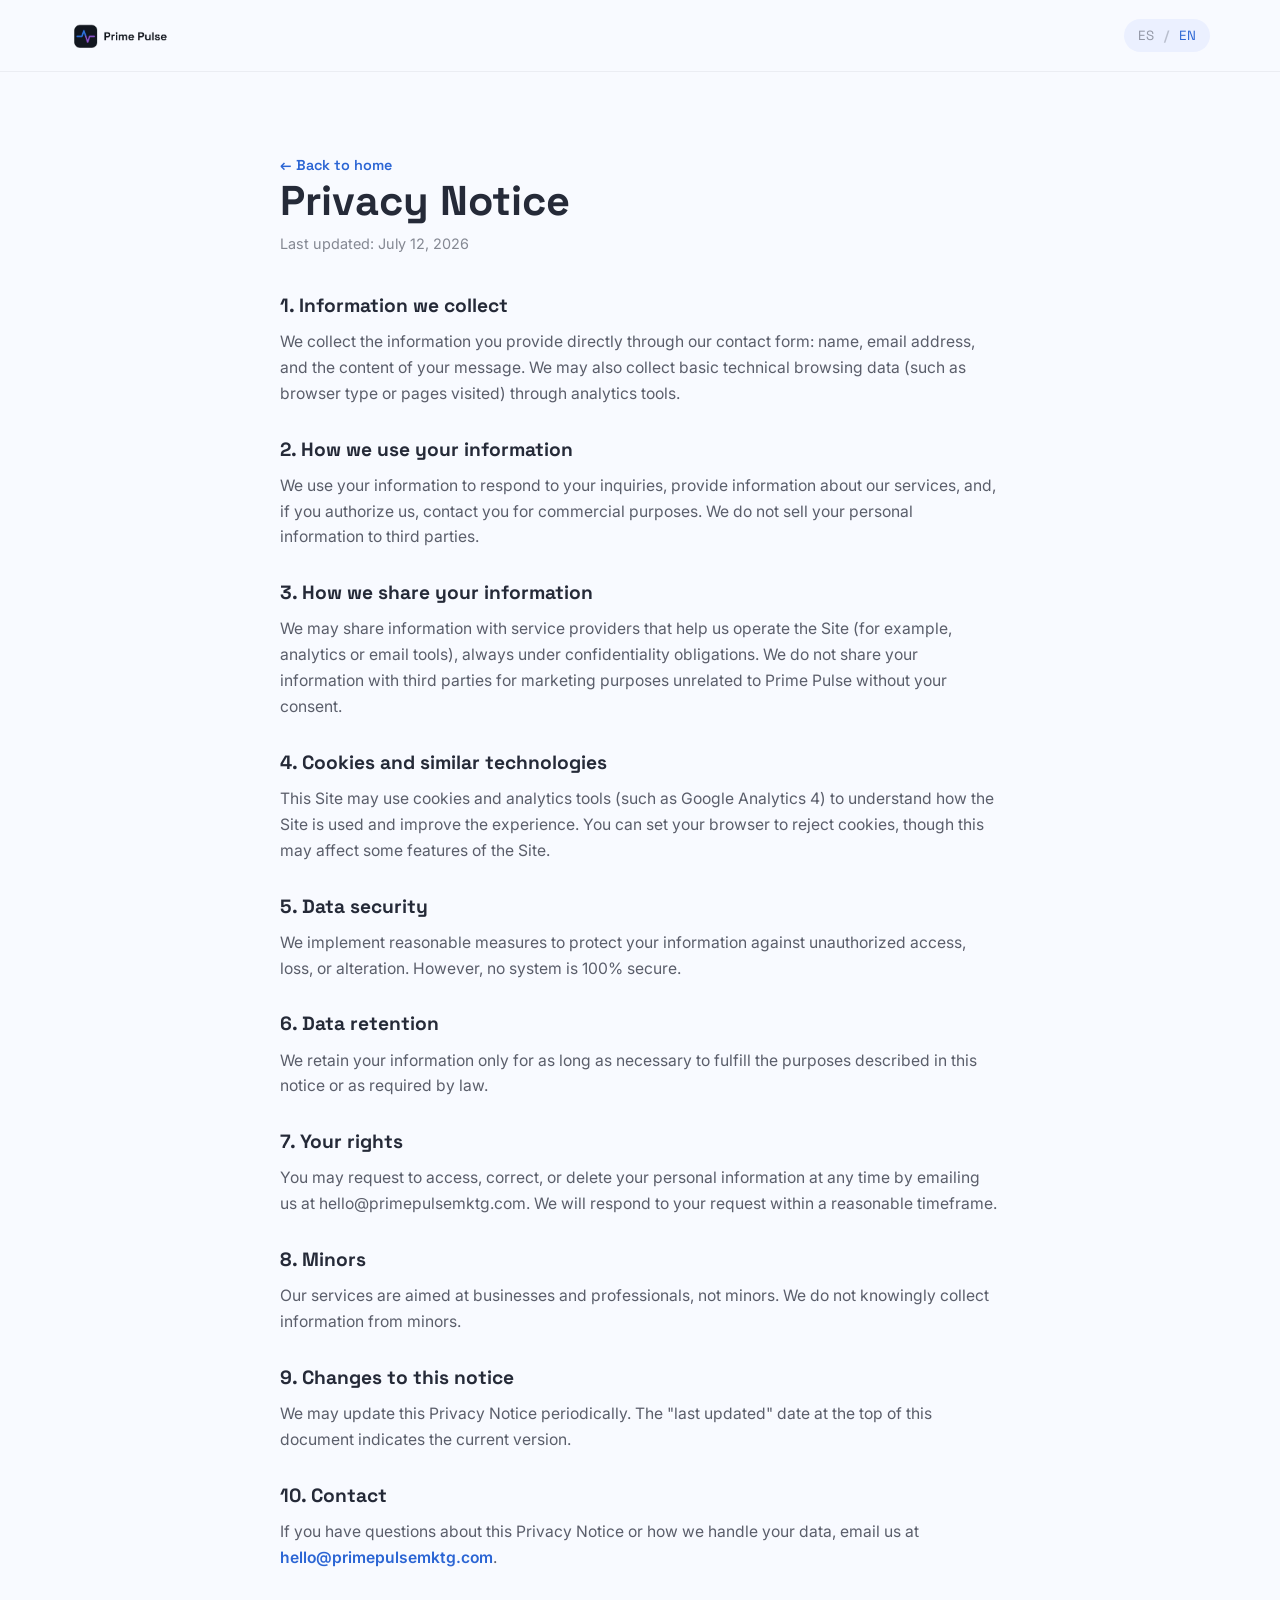
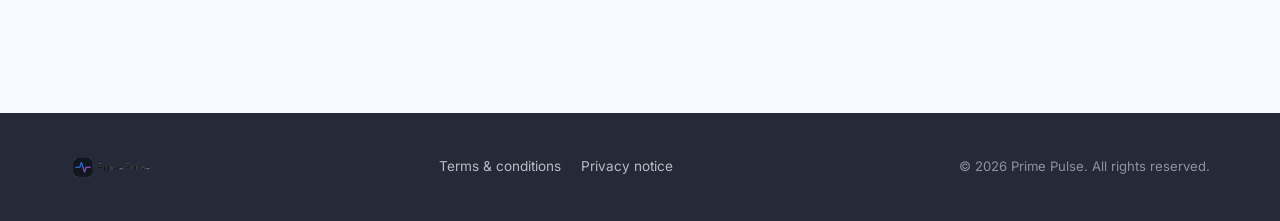
==== privacidad.html @ 07a9e076 "Initial commit" ====
<!DOCTYPE html>
<html lang="es" data-lang="es">
<head>
<meta charset="UTF-8">
<meta name="viewport" content="width=device-width, initial-scale=1.0">
<title>Aviso de privacidad — Prime Pulse</title>
<meta name="description" content="Aviso de privacidad sobre cómo Prime Pulse recopila, usa y protege tu información.">
<link rel="icon" type="image/png" href="assets/logo-prime-pulse.png">

<link rel="preconnect" href="https://fonts.googleapis.com">
<link rel="preconnect" href="https://fonts.gstatic.com" crossorigin>
<link href="https://fonts.googleapis.com/css2?family=Space+Grotesk:wght@500;600;700&family=Inter:wght@400;500;600;700&display=swap" rel="stylesheet">

<link rel="stylesheet" href="css/styles.css">
</head>
<body>

<header class="site-header">
  <div class="container header-inner legal-header">
    <a href="index.html" class="brand" aria-label="Prime Pulse — inicio">
      <img src="assets/logo-prime-pulse.png" alt="Prime Pulse" class="brand-logo">
    </a>

    <div class="header-actions">
      <div class="lang-switch" role="group" aria-label="Selector de idioma">
        <button type="button" class="lang-btn is-active" data-lang-btn="es" aria-pressed="true">ES</button>
        <span class="lang-divider" aria-hidden="true">/</span>
        <button type="button" class="lang-btn" data-lang-btn="en" aria-pressed="false">EN</button>
      </div>
    </div>
  </div>
</header>

<main class="legal">
  <div class="container legal-inner">
    <a href="index.html" class="legal-back" data-i18n="legal.back">← Volver al inicio</a>

    <h1 data-i18n="privacy.title">Aviso de privacidad</h1>
    <p class="legal-updated" data-i18n="legal.updated">Última actualización: 12 de julio de 2026</p>

    <div class="legal-section">
      <h2 data-i18n="privacy.s1.h">1. Información que recopilamos</h2>
      <p data-i18n="privacy.s1.b">Recopilamos la información que nos proporcionas directamente a través de nuestro formulario de contacto: nombre, correo electrónico y el contenido de tu mensaje. También podemos recopilar datos técnicos básicos de navegación (como tipo de navegador o páginas visitadas) a través de herramientas de analítica.</p>
    </div>

    <div class="legal-section">
      <h2 data-i18n="privacy.s2.h">2. Cómo usamos tu información</h2>
      <p data-i18n="privacy.s2.b">Usamos tu información para responder tus consultas, brindarte información sobre nuestros servicios y, si nos autorizas, contactarte con fines comerciales. No vendemos tu información personal a terceros.</p>
    </div>

    <div class="legal-section">
      <h2 data-i18n="privacy.s3.h">3. Cómo compartimos tu información</h2>
      <p data-i18n="privacy.s3.b">Podemos compartir información con proveedores de servicios que nos ayudan a operar el Sitio (por ejemplo, herramientas de analítica o de correo electrónico), siempre bajo obligaciones de confidencialidad. No compartimos tu información con terceros para fines de marketing ajenos a Prime Pulse sin tu consentimiento.</p>
    </div>

    <div class="legal-section">
      <h2 data-i18n="privacy.s4.h">4. Cookies y tecnologías similares</h2>
      <p data-i18n="privacy.s4.b">Este Sitio puede utilizar cookies y herramientas de analítica (como Google Analytics 4) para entender cómo se usa el Sitio y mejorar la experiencia. Puedes configurar tu navegador para rechazar cookies, aunque esto podría afectar algunas funciones del Sitio.</p>
    </div>

    <div class="legal-section">
      <h2 data-i18n="privacy.s5.h">5. Seguridad de los datos</h2>
      <p data-i18n="privacy.s5.b">Implementamos medidas razonables para proteger tu información contra accesos no autorizados, pérdida o alteración. Sin embargo, ningún sistema es 100% seguro.</p>
    </div>

    <div class="legal-section">
      <h2 data-i18n="privacy.s6.h">6. Retención de datos</h2>
      <p data-i18n="privacy.s6.b">Conservamos tu información solo durante el tiempo necesario para cumplir con los fines descritos en este aviso o según lo requiera la ley.</p>
    </div>

    <div class="legal-section">
      <h2 data-i18n="privacy.s7.h">7. Tus derechos</h2>
      <p data-i18n="privacy.s7.b">Puedes solicitarnos en cualquier momento acceder, corregir o eliminar tu información personal, escribiéndonos a hello@primepulsemktg.com. Responderemos tu solicitud dentro de un plazo razonable.</p>
    </div>

    <div class="legal-section">
      <h2 data-i18n="privacy.s8.h">8. Menores de edad</h2>
      <p data-i18n="privacy.s8.b">Nuestros servicios están dirigidos a empresas y profesionales, no a menores de edad. No recopilamos conscientemente información de menores de edad.</p>
    </div>

    <div class="legal-section">
      <h2 data-i18n="privacy.s9.h">9. Cambios a este aviso</h2>
      <p data-i18n="privacy.s9.b">Podemos actualizar este Aviso de Privacidad periódicamente. La fecha de "última actualización" al inicio de este documento indica la versión vigente.</p>
    </div>

    <div class="legal-section">
      <h2 data-i18n="privacy.s10.h">10. Contacto</h2>
      <p><span data-i18n="privacy.s10.b">Si tienes preguntas sobre este Aviso de Privacidad o sobre el tratamiento de tus datos, escríbenos a</span> <a href="mailto:hello@primepulsemktg.com">hello@primepulsemktg.com</a>.</p>
    </div>
  </div>
</main>

<footer class="site-footer">
  <div class="container footer-inner">
    <img src="assets/logo-prime-pulse.png" alt="Prime Pulse" class="footer-logo">

    <nav class="footer-legal" aria-label="Enlaces legales">
      <a href="terminos.html" data-i18n="footer.terms">Términos y condiciones</a>
      <a href="privacidad.html" data-i18n="footer.privacy">Aviso de privacidad</a>
    </nav>

    <p class="footer-copy">
      &copy; <span id="footer-year"></span> Prime Pulse. <span data-i18n="footer.rights">Todos los derechos reservados.</span>
    </p>
  </div>
</footer>

<script src="js/i18n.js"></script>
<script src="js/legal.js"></script>
</body>
</html>
---- css/styles.css ----
/* =========================================================
   Prime Pulse — Design tokens
   ========================================================= */
:root {
  --ink: #252A38;
  --pulse-blue: #2B65D4;
  --pulse-violet: #7D3ED4;
  --blue-tint: #EBF0FF;
  --paper: #F8FAFF;

  --gradient-brand: linear-gradient(135deg, var(--pulse-blue), var(--pulse-violet));

  --font-heading: "Space Grotesk", sans-serif;
  --font-body: "Inter", sans-serif;

  --container-w: 1180px;
  --radius-sm: 8px;
  --radius-md: 14px;
  --radius-lg: 22px;

  --shadow-sm: 0 2px 8px rgba(37, 42, 56, 0.06);
  --shadow-md: 0 10px 30px rgba(37, 42, 56, 0.10);

  --header-h: 72px;
}

/* =========================================================
   Reset
   ========================================================= */
*, *::before, *::after { box-sizing: border-box; }
html { scroll-behavior: smooth; }

body {
  margin: 0;
  font-family: var(--font-body);
  color: var(--ink);
  background: var(--paper);
  -webkit-font-smoothing: antialiased;
  line-height: 1.55;
}

h1, h2, h3, h4 {
  font-family: var(--font-heading);
  margin: 0;
  line-height: 1.15;
  color: var(--ink);
}

p { margin: 0; }

img { max-width: 100%; display: block; }

a { color: inherit; text-decoration: none; }

button {
  font-family: inherit;
  cursor: pointer;
  border: none;
  background: none;
}

.container {
  width: 100%;
  max-width: var(--container-w);
  margin: 0 auto;
  padding: 0 20px;
}

/* =========================================================
   Buttons
   ========================================================= */
.btn {
  display: inline-flex;
  align-items: center;
  justify-content: center;
  gap: 8px;
  font-family: var(--font-heading);
  font-weight: 600;
  font-size: 0.95rem;
  padding: 12px 22px;
  border-radius: var(--radius-sm);
  transition: transform 0.15s ease, box-shadow 0.15s ease, opacity 0.15s ease;
  white-space: nowrap;
}

.btn-primary {
  background: var(--gradient-brand);
  color: #fff;
  box-shadow: var(--shadow-sm);
}

.btn-primary:hover {
  transform: translateY(-2px);
  box-shadow: var(--shadow-md);
}

.btn-lg {
  padding: 16px 30px;
  font-size: 1.05rem;
}

.btn-nav {
  padding: 10px 18px;
  font-size: 0.88rem;
}

/* =========================================================
   Header
   ========================================================= */
.site-header {
  position: sticky;
  top: 0;
  z-index: 100;
  height: var(--header-h);
  background: rgba(248, 250, 255, 0.97);
  border-bottom: 1px solid rgba(37, 42, 56, 0.06);
}

.header-inner {
  height: 100%;
  display: flex;
  align-items: center;
  justify-content: space-between;
  gap: 16px;
}

.brand {
  display: flex;
  align-items: center;
  flex-shrink: 0;
}

.brand-logo {
  height: 34px;
  width: auto;
}

.main-nav {
  display: none;
}

.header-actions {
  display: flex;
  align-items: center;
  gap: 10px;
}

.lang-switch {
  display: flex;
  align-items: center;
  gap: 6px;
  font-family: var(--font-heading);
  font-size: 0.85rem;
  font-weight: 600;
  background: var(--blue-tint);
  padding: 6px 10px;
  border-radius: 999px;
}

.lang-btn {
  padding: 2px 4px;
  color: rgba(37, 42, 56, 0.45);
  transition: color 0.15s ease;
}

.lang-btn.is-active {
  color: var(--pulse-blue);
}

.lang-divider {
  color: rgba(37, 42, 56, 0.25);
}

.btn-nav { display: none; }

.nav-toggle {
  display: flex;
  flex-direction: column;
  justify-content: center;
  gap: 5px;
  width: 36px;
  height: 36px;
  padding: 8px;
}

.nav-toggle span {
  display: block;
  height: 2px;
  width: 100%;
  background: var(--ink);
  border-radius: 2px;
  transition: transform 0.2s ease, opacity 0.2s ease;
}

.nav-toggle[aria-expanded="true"] span:nth-child(1) {
  transform: translateY(7px) rotate(45deg);
}
.nav-toggle[aria-expanded="true"] span:nth-child(2) {
  opacity: 0;
}
.nav-toggle[aria-expanded="true"] span:nth-child(3) {
  transform: translateY(-7px) rotate(-45deg);
}

/* Mobile nav dropdown */
.main-nav.is-open {
  display: flex;
  flex-direction: column;
  position: absolute;
  top: var(--header-h);
  left: 0;
  right: 0;
  background: var(--paper);
  padding: 12px 20px 20px;
  gap: 4px;
  box-shadow: var(--shadow-md);
  border-bottom: 1px solid rgba(37, 42, 56, 0.06);
}

.main-nav.is-open a {
  padding: 12px 4px;
  font-weight: 500;
  border-bottom: 1px solid rgba(37, 42, 56, 0.06);
}

/* =========================================================
   Hero
   ========================================================= */
.hero {
  position: relative;
  overflow: hidden;
  padding: 64px 0 72px;
}

.hero-inner {
  position: relative;
  z-index: 1;
  display: flex;
  flex-direction: column;
  align-items: center;
  text-align: center;
  gap: 22px;
}

.hero-logo {
  height: 44px;
  width: auto;
  margin-bottom: 8px;
}

.hero-tagline {
  font-size: clamp(1.8rem, 6vw, 3.2rem);
  font-weight: 700;
  max-width: 18ch;
  background: var(--gradient-brand);
  -webkit-background-clip: text;
  background-clip: text;
  color: transparent;
}

.hero-subtext {
  max-width: 56ch;
  font-size: 1.05rem;
  color: rgba(37, 42, 56, 0.72);
}

.hero-actions {
  margin-top: 8px;
}

.hero-glow {
  position: absolute;
  inset: -20% -10% auto -10%;
  height: 520px;
  background: radial-gradient(closest-side, rgba(43, 101, 212, 0.16), rgba(125, 62, 212, 0.08) 60%, transparent 80%);
  z-index: 0;
  pointer-events: none;
}

/* =========================================================
   Breakpoints
   ========================================================= */
@media (min-width: 768px) {
  .hero { padding: 96px 0 110px; }
  .hero-subtext { font-size: 1.15rem; }
}

@media (min-width: 960px) {
  .main-nav {
    display: flex;
    align-items: center;
    gap: 28px;
    font-weight: 500;
    font-size: 0.95rem;
  }

  .main-nav a { opacity: 0.8; transition: opacity 0.15s ease; }
  .main-nav a:hover { opacity: 1; }

  .btn-nav { display: inline-flex; }
  .nav-toggle { display: none; }

  .header-inner { gap: 32px; }
}

/* =========================================================
   Shared section layout
   ========================================================= */
.section {
  padding: 64px 0;
}

.section:nth-of-type(even) {
  background: var(--blue-tint);
}

.section-header {
  max-width: 640px;
  margin: 0 auto 40px;
  text-align: center;
}

.section-eyebrow {
  font-family: var(--font-heading);
  font-weight: 600;
  font-size: 0.85rem;
  letter-spacing: 0.04em;
  text-transform: uppercase;
  color: var(--pulse-blue);
  margin-bottom: 10px;
}

.section-title {
  font-size: clamp(1.6rem, 4.5vw, 2.3rem);
  font-weight: 700;
  margin-bottom: 12px;
}

.section-subtitle {
  color: rgba(37, 42, 56, 0.68);
  font-size: 1.02rem;
}

@media (min-width: 768px) {
  .section { padding: 88px 0; }
}

/* =========================================================
   Servicios
   ========================================================= */
.services-grid {
  display: grid;
  grid-template-columns: 1fr;
  gap: 20px;
}

.service-card {
  background: var(--paper);
  border: 1px solid rgba(37, 42, 56, 0.08);
  border-radius: var(--radius-md);
  padding: 28px 24px;
  transition: transform 0.15s ease, box-shadow 0.15s ease;
}

.section:nth-of-type(even) .service-card {
  background: #fff;
}

.service-card:hover {
  transform: translateY(-4px);
  box-shadow: var(--shadow-md);
}

.service-icon {
  width: 46px;
  height: 46px;
  display: flex;
  align-items: center;
  justify-content: center;
  background: var(--blue-tint);
  border-radius: var(--radius-sm);
  margin-bottom: 18px;
}

.service-icon svg {
  width: 24px;
  height: 24px;
}

.service-card h3 {
  font-size: 1.15rem;
  margin-bottom: 8px;
}

.service-card p {
  color: rgba(37, 42, 56, 0.68);
  font-size: 0.95rem;
}

@media (min-width: 640px) {
  .services-grid { grid-template-columns: repeat(2, 1fr); }
}

@media (min-width: 1024px) {
  .services-grid { grid-template-columns: repeat(4, 1fr); }
}

/* =========================================================
   Pricing
   ========================================================= */
.region-toggle {
  display: flex;
  justify-content: center;
  gap: 6px;
  background: #fff;
  border: 1px solid rgba(37, 42, 56, 0.1);
  border-radius: 999px;
  padding: 6px;
  max-width: 220px;
  margin: 0 auto 40px;
}

.region-btn {
  flex: 1;
  padding: 8px 18px;
  border-radius: 999px;
  font-family: var(--font-heading);
  font-weight: 600;
  font-size: 0.9rem;
  color: rgba(37, 42, 56, 0.55);
  transition: background 0.15s ease, color 0.15s ease;
}

.region-btn.is-active {
  background: var(--gradient-brand);
  color: #fff;
}

.pricing-grid {
  display: grid;
  grid-template-columns: 1fr;
  gap: 20px;
}

.price-card {
  position: relative;
  background: #fff;
  border: 1px solid rgba(37, 42, 56, 0.08);
  border-radius: var(--radius-lg);
  padding: 32px 26px;
  display: flex;
  flex-direction: column;
  gap: 18px;
}

.price-card.is-featured {
  border: 2px solid var(--pulse-blue);
  box-shadow: var(--shadow-md);
}

.price-badge {
  position: absolute;
  top: -13px;
  left: 26px;
  background: var(--gradient-brand);
  color: #fff;
  font-family: var(--font-heading);
  font-size: 0.75rem;
  font-weight: 600;
  padding: 4px 12px;
  border-radius: 999px;
}

.price-card h3 {
  font-size: 1.3rem;
}

.price {
  font-family: var(--font-heading);
  font-size: 2.4rem;
  font-weight: 700;
  color: var(--pulse-blue);
}

.price span:last-child {
  font-size: 1rem;
  font-weight: 500;
  color: rgba(37, 42, 56, 0.55);
}

.price-latam { display: none; }
.pricing[data-region="latam"] .price-usa { display: none; }
.pricing[data-region="latam"] .price-latam { display: inline; }

.price-features {
  list-style: none;
  margin: 0;
  padding: 0;
  display: flex;
  flex-direction: column;
  gap: 10px;
  flex-grow: 1;
}

.price-features li {
  position: relative;
  padding-left: 24px;
  font-size: 0.92rem;
  color: rgba(37, 42, 56, 0.75);
}

.price-features li::before {
  content: "";
  position: absolute;
  left: 0;
  top: 6px;
  width: 14px;
  height: 14px;
  border-radius: 50%;
  background: var(--blue-tint);
  box-shadow: inset 0 0 0 2px var(--pulse-blue);
}

.btn-outline {
  background: transparent;
  color: var(--pulse-blue);
  border: 1.5px solid var(--pulse-blue);
}

.btn-outline:hover {
  background: var(--blue-tint);
}

.pricing-note {
  text-align: center;
  margin-top: 32px;
  font-size: 0.9rem;
  color: rgba(37, 42, 56, 0.6);
}

@media (min-width: 768px) {
  .pricing-grid { grid-template-columns: repeat(3, 1fr); align-items: stretch; }
}

/* =========================================================
   Casos de clientes
   ========================================================= */
.cases-grid {
  display: grid;
  grid-template-columns: 1fr;
  gap: 20px;
}

.case-card {
  background: #fff;
  border: 1px solid rgba(37, 42, 56, 0.08);
  border-radius: var(--radius-md);
  padding: 30px 26px;
}

.case-logo {
  height: 40px;
  width: auto;
  max-width: 160px;
  object-fit: contain;
  object-position: left;
  margin-bottom: 16px;
  border-radius: 6px;
}

.case-location {
  font-family: var(--font-heading);
  font-weight: 600;
  font-size: 0.85rem;
  color: var(--pulse-violet);
  margin-bottom: 10px;
}

.case-card p:last-child {
  color: rgba(37, 42, 56, 0.72);
  font-size: 0.95rem;
}

@media (min-width: 700px) {
  .cases-grid { grid-template-columns: repeat(2, 1fr); }
}

/* =========================================================
   Nosotros
   ========================================================= */
.about-inner {
  display: flex;
  flex-direction: column;
  gap: 32px;
}

.about-text .section-eyebrow,
.about-text .section-title {
  text-align: left;
}

.about-text p {
  color: rgba(37, 42, 56, 0.72);
  font-size: 1.02rem;
}

.about-certs {
  background: #fff;
  border: 1px solid rgba(37, 42, 56, 0.08);
  border-radius: var(--radius-md);
  padding: 26px;
}

.about-certs h3 {
  font-size: 1.05rem;
  margin-bottom: 16px;
}

.certs-list {
  list-style: none;
  margin: 0;
  padding: 0;
  display: grid;
  grid-template-columns: 1fr 1fr;
  gap: 12px;
}

.certs-list li {
  font-family: var(--font-heading);
  font-weight: 600;
  font-size: 0.88rem;
  background: var(--blue-tint);
  border-radius: var(--radius-sm);
  padding: 10px 12px;
  text-align: center;
  color: var(--ink);
}

@media (min-width: 900px) {
  .about-inner {
    flex-direction: row;
    align-items: flex-start;
  }
  .about-text { flex: 1.3; }
  .about-certs { flex: 1; }
}

/* =========================================================
   Contacto
   ========================================================= */
.contact-grid {
  display: flex;
  flex-direction: column;
  gap: 32px;
  max-width: 880px;
  margin: 0 auto;
}

.contact-form {
  display: flex;
  flex-direction: column;
  gap: 18px;
  background: #fff;
  border: 1px solid rgba(37, 42, 56, 0.08);
  border-radius: var(--radius-lg);
  padding: 30px 26px;
}

.form-field {
  display: flex;
  flex-direction: column;
  gap: 8px;
  font-family: var(--font-heading);
  font-weight: 600;
  font-size: 0.9rem;
}

.form-field input,
.form-field textarea {
  font-family: var(--font-body);
  font-weight: 400;
  font-size: 0.98rem;
  padding: 12px 14px;
  border: 1px solid rgba(37, 42, 56, 0.15);
  border-radius: var(--radius-sm);
  background: var(--paper);
  color: var(--ink);
  resize: vertical;
}

.form-field input:focus,
.form-field textarea:focus {
  outline: none;
  border-color: var(--pulse-blue);
}

.contact-alt {
  text-align: center;
  display: flex;
  flex-direction: column;
  align-items: center;
  gap: 16px;
}

.contact-alt-text {
  font-size: 0.98rem;
  color: rgba(37, 42, 56, 0.72);
}

.contact-alt-text a {
  color: var(--pulse-blue);
  font-weight: 600;
}

@media (min-width: 900px) {
  .contact-grid {
    flex-direction: row;
    align-items: flex-start;
  }
  .contact-form { flex: 1.3; }
  .contact-alt {
    flex: 1;
    padding-top: 16px;
  }
}

/* =========================================================
   Footer
   ========================================================= */
.site-footer {
  background: var(--ink);
  padding: 40px 0;
}

.footer-inner {
  display: flex;
  flex-direction: column;
  align-items: center;
  gap: 20px;
  text-align: center;
}

.footer-logo {
  height: 28px;
  width: auto;
}

.footer-legal {
  display: flex;
  gap: 20px;
  font-size: 0.85rem;
}

.footer-legal a {
  color: rgba(248, 250, 255, 0.7);
  transition: color 0.15s ease;
}

.footer-legal a:hover {
  color: #fff;
}

.footer-copy {
  font-size: 0.82rem;
  color: rgba(248, 250, 255, 0.5);
}

@media (min-width: 640px) {
  .footer-inner {
    flex-direction: row;
    justify-content: space-between;
    text-align: left;
  }
}

/* =========================================================
   Páginas legales (Términos / Privacidad)
   ========================================================= */
.legal-header {
  display: flex;
  align-items: center;
  justify-content: space-between;
  gap: 16px;
}

.legal-back {
  font-family: var(--font-heading);
  font-weight: 600;
  font-size: 0.9rem;
  color: var(--pulse-blue);
}

.legal {
  padding: 56px 0 88px;
}

.legal-inner {
  max-width: 760px;
}

.legal-updated {
  color: rgba(37, 42, 56, 0.55);
  font-size: 0.9rem;
  margin-top: 8px;
  margin-bottom: 40px;
}

.legal h1 {
  font-size: clamp(1.8rem, 5vw, 2.6rem);
  font-weight: 700;
}

.legal-section {
  margin-bottom: 32px;
}

.legal-section h2 {
  font-size: 1.2rem;
  margin-bottom: 12px;
}

.legal-section p,
.legal-section li {
  color: rgba(37, 42, 56, 0.75);
  font-size: 0.98rem;
  line-height: 1.65;
}

.legal-section ul {
  margin: 0;
  padding-left: 20px;
  display: flex;
  flex-direction: column;
  gap: 8px;
}

.legal-section a {
  color: var(--pulse-blue);
  font-weight: 600;
}

@media (min-width: 768px) {
  .legal { padding: 80px 0 110px; }
}
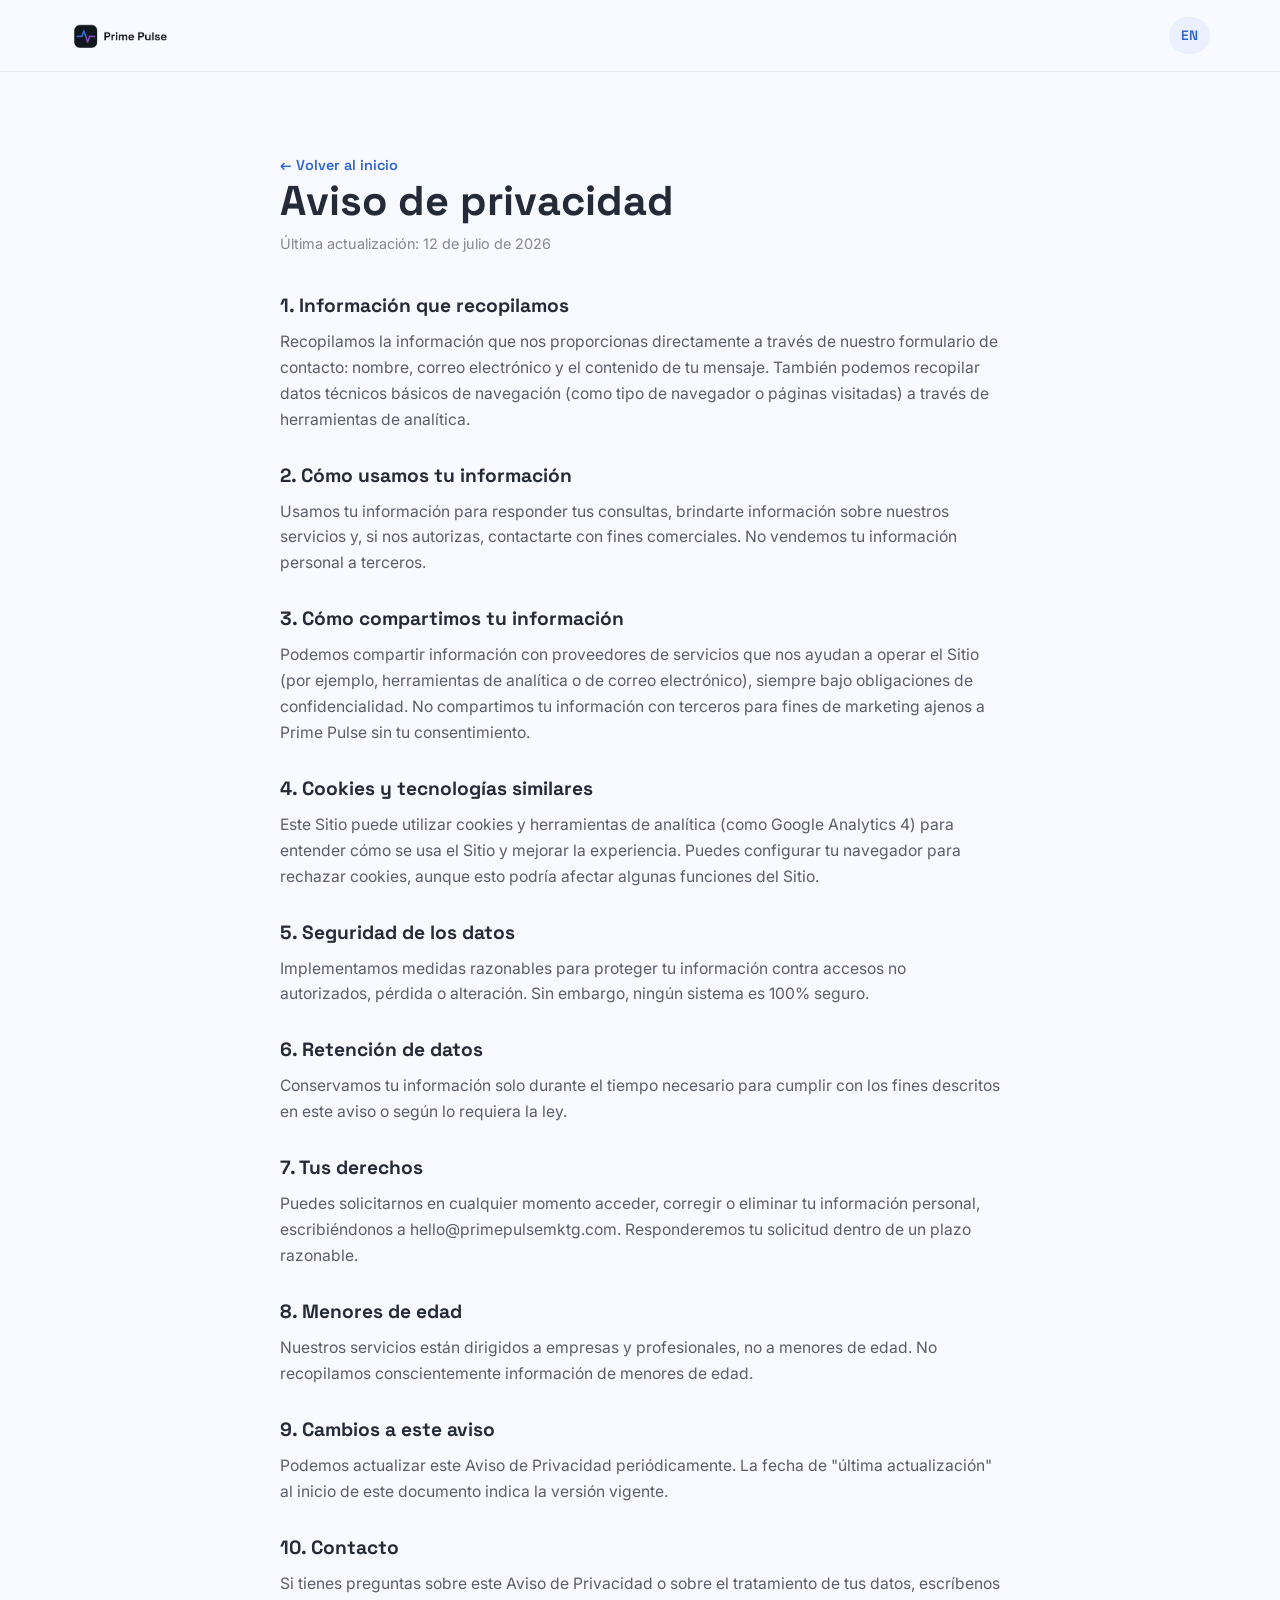
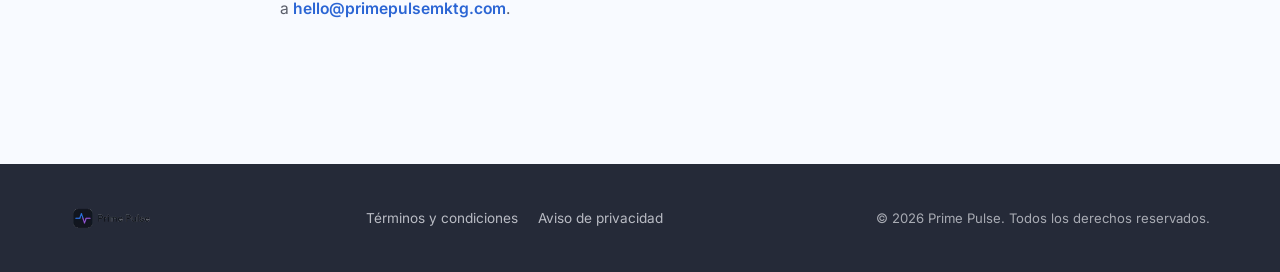
==== commit ad478eb0: "Mejoras de SEO" ====
--- a/privacidad.html
+++ b/privacidad.html
@@ -1,11 +1,38 @@
 <!DOCTYPE html>
-<html lang="es" data-lang="es">
+<html lang="es">
 <head>
 <meta charset="UTF-8">
 <meta name="viewport" content="width=device-width, initial-scale=1.0">
 <title>Aviso de privacidad — Prime Pulse</title>
 <meta name="description" content="Aviso de privacidad sobre cómo Prime Pulse recopila, usa y protege tu información.">
+
+<link rel="canonical" href="https://primepulsemktg.com/privacidad.html">
+<link rel="alternate" hreflang="es" href="https://primepulsemktg.com/privacidad.html">
+<link rel="alternate" hreflang="en" href="https://primepulsemktg.com/en/privacidad.html">
+<link rel="alternate" hreflang="x-default" href="https://primepulsemktg.com/privacidad.html">
+
+<meta name="theme-color" content="#252A38">
 <link rel="icon" type="image/png" href="assets/logo-prime-pulse.png">
+<link rel="apple-touch-icon" href="assets/apple-touch-icon.png">
+
+<!-- Open Graph -->
+<meta property="og:type" content="website">
+<meta property="og:site_name" content="Prime Pulse">
+<meta property="og:locale" content="es_LA">
+<meta property="og:locale:alternate" content="en_US">
+<meta property="og:title" content="Aviso de privacidad — Prime Pulse">
+<meta property="og:description" content="Aviso de privacidad sobre cómo Prime Pulse recopila, usa y protege tu información.">
+<meta property="og:url" content="https://primepulsemktg.com/privacidad.html">
+<meta property="og:image" content="https://primepulsemktg.com/assets/og-image-es.png">
+<meta property="og:image:width" content="1200">
+<meta property="og:image:height" content="630">
+<meta property="og:image:alt" content="Prime Pulse — Crecimiento basado en datos, resultados reales.">
+
+<!-- Twitter -->
+<meta name="twitter:card" content="summary_large_image">
+<meta name="twitter:title" content="Aviso de privacidad — Prime Pulse">
+<meta name="twitter:description" content="Aviso de privacidad sobre cómo Prime Pulse recopila, usa y protege tu información.">
+<meta name="twitter:image" content="https://primepulsemktg.com/assets/og-image-es.png">
 
 <link rel="preconnect" href="https://fonts.googleapis.com">
 <link rel="preconnect" href="https://fonts.gstatic.com" crossorigin>
@@ -22,90 +49,85 @@
     </a>
 
     <div class="header-actions">
-      <div class="lang-switch" role="group" aria-label="Selector de idioma">
-        <button type="button" class="lang-btn is-active" data-lang-btn="es" aria-pressed="true">ES</button>
-        <span class="lang-divider" aria-hidden="true">/</span>
-        <button type="button" class="lang-btn" data-lang-btn="en" aria-pressed="false">EN</button>
-      </div>
+      <a href="/en/privacidad.html" class="lang-switch-link" hreflang="en" aria-label="View this page in English">EN</a>
     </div>
   </div>
 </header>
 
 <main class="legal">
   <div class="container legal-inner">
-    <a href="index.html" class="legal-back" data-i18n="legal.back">← Volver al inicio</a>
+    <a href="index.html" class="legal-back">← Volver al inicio</a>
 
-    <h1 data-i18n="privacy.title">Aviso de privacidad</h1>
-    <p class="legal-updated" data-i18n="legal.updated">Última actualización: 12 de julio de 2026</p>
+    <h1>Aviso de privacidad</h1>
+    <p class="legal-updated">Última actualización: 12 de julio de 2026</p>
 
     <div class="legal-section">
-      <h2 data-i18n="privacy.s1.h">1. Información que recopilamos</h2>
-      <p data-i18n="privacy.s1.b">Recopilamos la información que nos proporcionas directamente a través de nuestro formulario de contacto: nombre, correo electrónico y el contenido de tu mensaje. También podemos recopilar datos técnicos básicos de navegación (como tipo de navegador o páginas visitadas) a través de herramientas de analítica.</p>
+      <h2>1. Información que recopilamos</h2>
+      <p>Recopilamos la información que nos proporcionas directamente a través de nuestro formulario de contacto: nombre, correo electrónico y el contenido de tu mensaje. También podemos recopilar datos técnicos básicos de navegación (como tipo de navegador o páginas visitadas) a través de herramientas de analítica.</p>
     </div>
 
     <div class="legal-section">
-      <h2 data-i18n="privacy.s2.h">2. Cómo usamos tu información</h2>
-      <p data-i18n="privacy.s2.b">Usamos tu información para responder tus consultas, brindarte información sobre nuestros servicios y, si nos autorizas, contactarte con fines comerciales. No vendemos tu información personal a terceros.</p>
+      <h2>2. Cómo usamos tu información</h2>
+      <p>Usamos tu información para responder tus consultas, brindarte información sobre nuestros servicios y, si nos autorizas, contactarte con fines comerciales. No vendemos tu información personal a terceros.</p>
     </div>
 
     <div class="legal-section">
-      <h2 data-i18n="privacy.s3.h">3. Cómo compartimos tu información</h2>
-      <p data-i18n="privacy.s3.b">Podemos compartir información con proveedores de servicios que nos ayudan a operar el Sitio (por ejemplo, herramientas de analítica o de correo electrónico), siempre bajo obligaciones de confidencialidad. No compartimos tu información con terceros para fines de marketing ajenos a Prime Pulse sin tu consentimiento.</p>
+      <h2>3. Cómo compartimos tu información</h2>
+      <p>Podemos compartir información con proveedores de servicios que nos ayudan a operar el Sitio (por ejemplo, herramientas de analítica o de correo electrónico), siempre bajo obligaciones de confidencialidad. No compartimos tu información con terceros para fines de marketing ajenos a Prime Pulse sin tu consentimiento.</p>
     </div>
 
     <div class="legal-section">
-      <h2 data-i18n="privacy.s4.h">4. Cookies y tecnologías similares</h2>
-      <p data-i18n="privacy.s4.b">Este Sitio puede utilizar cookies y herramientas de analítica (como Google Analytics 4) para entender cómo se usa el Sitio y mejorar la experiencia. Puedes configurar tu navegador para rechazar cookies, aunque esto podría afectar algunas funciones del Sitio.</p>
+      <h2>4. Cookies y tecnologías similares</h2>
+      <p>Este Sitio puede utilizar cookies y herramientas de analítica (como Google Analytics 4) para entender cómo se usa el Sitio y mejorar la experiencia. Puedes configurar tu navegador para rechazar cookies, aunque esto podría afectar algunas funciones del Sitio.</p>
     </div>
 
     <div class="legal-section">
-      <h2 data-i18n="privacy.s5.h">5. Seguridad de los datos</h2>
-      <p data-i18n="privacy.s5.b">Implementamos medidas razonables para proteger tu información contra accesos no autorizados, pérdida o alteración. Sin embargo, ningún sistema es 100% seguro.</p>
+      <h2>5. Seguridad de los datos</h2>
+      <p>Implementamos medidas razonables para proteger tu información contra accesos no autorizados, pérdida o alteración. Sin embargo, ningún sistema es 100% seguro.</p>
     </div>
 
     <div class="legal-section">
-      <h2 data-i18n="privacy.s6.h">6. Retención de datos</h2>
-      <p data-i18n="privacy.s6.b">Conservamos tu información solo durante el tiempo necesario para cumplir con los fines descritos en este aviso o según lo requiera la ley.</p>
+      <h2>6. Retención de datos</h2>
+      <p>Conservamos tu información solo durante el tiempo necesario para cumplir con los fines descritos en este aviso o según lo requiera la ley.</p>
     </div>
 
     <div class="legal-section">
-      <h2 data-i18n="privacy.s7.h">7. Tus derechos</h2>
-      <p data-i18n="privacy.s7.b">Puedes solicitarnos en cualquier momento acceder, corregir o eliminar tu información personal, escribiéndonos a hello@primepulsemktg.com. Responderemos tu solicitud dentro de un plazo razonable.</p>
+      <h2>7. Tus derechos</h2>
+      <p>Puedes solicitarnos en cualquier momento acceder, corregir o eliminar tu información personal, escribiéndonos a hello@primepulsemktg.com. Responderemos tu solicitud dentro de un plazo razonable.</p>
     </div>
 
     <div class="legal-section">
-      <h2 data-i18n="privacy.s8.h">8. Menores de edad</h2>
-      <p data-i18n="privacy.s8.b">Nuestros servicios están dirigidos a empresas y profesionales, no a menores de edad. No recopilamos conscientemente información de menores de edad.</p>
+      <h2>8. Menores de edad</h2>
+      <p>Nuestros servicios están dirigidos a empresas y profesionales, no a menores de edad. No recopilamos conscientemente información de menores de edad.</p>
     </div>
 
     <div class="legal-section">
-      <h2 data-i18n="privacy.s9.h">9. Cambios a este aviso</h2>
-      <p data-i18n="privacy.s9.b">Podemos actualizar este Aviso de Privacidad periódicamente. La fecha de "última actualización" al inicio de este documento indica la versión vigente.</p>
+      <h2>9. Cambios a este aviso</h2>
+      <p>Podemos actualizar este Aviso de Privacidad periódicamente. La fecha de "última actualización" al inicio de este documento indica la versión vigente.</p>
     </div>
 
     <div class="legal-section">
-      <h2 data-i18n="privacy.s10.h">10. Contacto</h2>
-      <p><span data-i18n="privacy.s10.b">Si tienes preguntas sobre este Aviso de Privacidad o sobre el tratamiento de tus datos, escríbenos a</span> <a href="mailto:hello@primepulsemktg.com">hello@primepulsemktg.com</a>.</p>
+      <h2>10. Contacto</h2>
+      <p>Si tienes preguntas sobre este Aviso de Privacidad o sobre el tratamiento de tus datos, escríbenos a <a href="mailto:hello@primepulsemktg.com">hello@primepulsemktg.com</a>.</p>
     </div>
   </div>
 </main>
 
 <footer class="site-footer">
   <div class="container footer-inner">
-    <img src="assets/logo-prime-pulse.png" alt="Prime Pulse" class="footer-logo">
+    <img src="assets/logo-prime-pulse.png" alt="Prime Pulse" class="footer-logo" width="150" height="34" loading="lazy">
 
     <nav class="footer-legal" aria-label="Enlaces legales">
-      <a href="terminos.html" data-i18n="footer.terms">Términos y condiciones</a>
-      <a href="privacidad.html" data-i18n="footer.privacy">Aviso de privacidad</a>
+      <a href="terminos.html">Términos y condiciones</a>
+      <a href="privacidad.html">Aviso de privacidad</a>
     </nav>
 
     <p class="footer-copy">
-      &copy; <span id="footer-year"></span> Prime Pulse. <span data-i18n="footer.rights">Todos los derechos reservados.</span>
+      &copy; <span id="footer-year"></span> Prime Pulse. Todos los derechos reservados.
     </p>
   </div>
 </footer>
 
-<script src="js/i18n.js"></script>
 <script src="js/legal.js"></script>
 </body>
 </html>
--- a/css/styles.css
+++ b/css/styles.css
@@ -145,30 +145,24 @@
   gap: 10px;
 }
 
-.lang-switch {
-  display: flex;
-  align-items: center;
-  gap: 6px;
+.lang-switch-link {
+  display: inline-flex;
+  align-items: center;
+  justify-content: center;
+  min-width: 40px;
+  min-height: 36px;
+  padding: 8px 12px;
   font-family: var(--font-heading);
   font-size: 0.85rem;
   font-weight: 600;
   background: var(--blue-tint);
-  padding: 6px 10px;
+  color: var(--pulse-blue);
   border-radius: 999px;
-}
-
-.lang-btn {
-  padding: 2px 4px;
-  color: rgba(37, 42, 56, 0.45);
-  transition: color 0.15s ease;
-}
-
-.lang-btn.is-active {
-  color: var(--pulse-blue);
-}
-
-.lang-divider {
-  color: rgba(37, 42, 56, 0.25);
+  transition: background 0.15s ease;
+}
+
+.lang-switch-link:hover {
+  background: rgba(43, 101, 212, 0.16);
 }
 
 .btn-nav { display: none; }
@@ -243,7 +237,7 @@
 }
 
 .hero-logo {
-  height: 44px;
+  height: 88px;
   width: auto;
   margin-bottom: 8px;
 }
@@ -283,6 +277,7 @@
 @media (min-width: 768px) {
   .hero { padding: 96px 0 110px; }
   .hero-subtext { font-size: 1.15rem; }
+  .hero-logo { height: 104px; }
 }
 
 @media (min-width: 960px) {
@@ -408,34 +403,6 @@
 /* =========================================================
    Pricing
    ========================================================= */
-.region-toggle {
-  display: flex;
-  justify-content: center;
-  gap: 6px;
-  background: #fff;
-  border: 1px solid rgba(37, 42, 56, 0.1);
-  border-radius: 999px;
-  padding: 6px;
-  max-width: 220px;
-  margin: 0 auto 40px;
-}
-
-.region-btn {
-  flex: 1;
-  padding: 8px 18px;
-  border-radius: 999px;
-  font-family: var(--font-heading);
-  font-weight: 600;
-  font-size: 0.9rem;
-  color: rgba(37, 42, 56, 0.55);
-  transition: background 0.15s ease, color 0.15s ease;
-}
-
-.region-btn.is-active {
-  background: var(--gradient-brand);
-  color: #fff;
-}
-
 .pricing-grid {
   display: grid;
   grid-template-columns: 1fr;
@@ -487,10 +454,6 @@
   font-weight: 500;
   color: rgba(37, 42, 56, 0.55);
 }
-
-.price-latam { display: none; }
-.pricing[data-region="latam"] .price-usa { display: none; }
-.pricing[data-region="latam"] .price-latam { display: inline; }
 
 .price-features {
   list-style: none;
@@ -694,6 +657,30 @@
   border-color: var(--pulse-blue);
 }
 
+.botcheck {
+  display: none;
+}
+
+.btn:disabled {
+  opacity: 0.7;
+  cursor: not-allowed;
+  transform: none;
+}
+
+.form-status {
+  font-size: 0.9rem;
+  font-weight: 500;
+  min-height: 1.2em;
+}
+
+.form-status.is-success {
+  color: #1a8a4a;
+}
+
+.form-status.is-error {
+  color: #c23a3a;
+}
+
 .contact-alt {
   text-align: center;
   display: flex;
@@ -762,7 +749,7 @@
 
 .footer-copy {
   font-size: 0.82rem;
-  color: rgba(248, 250, 255, 0.5);
+  color: rgba(248, 250, 255, 0.62);
 }
 
 @media (min-width: 640px) {
